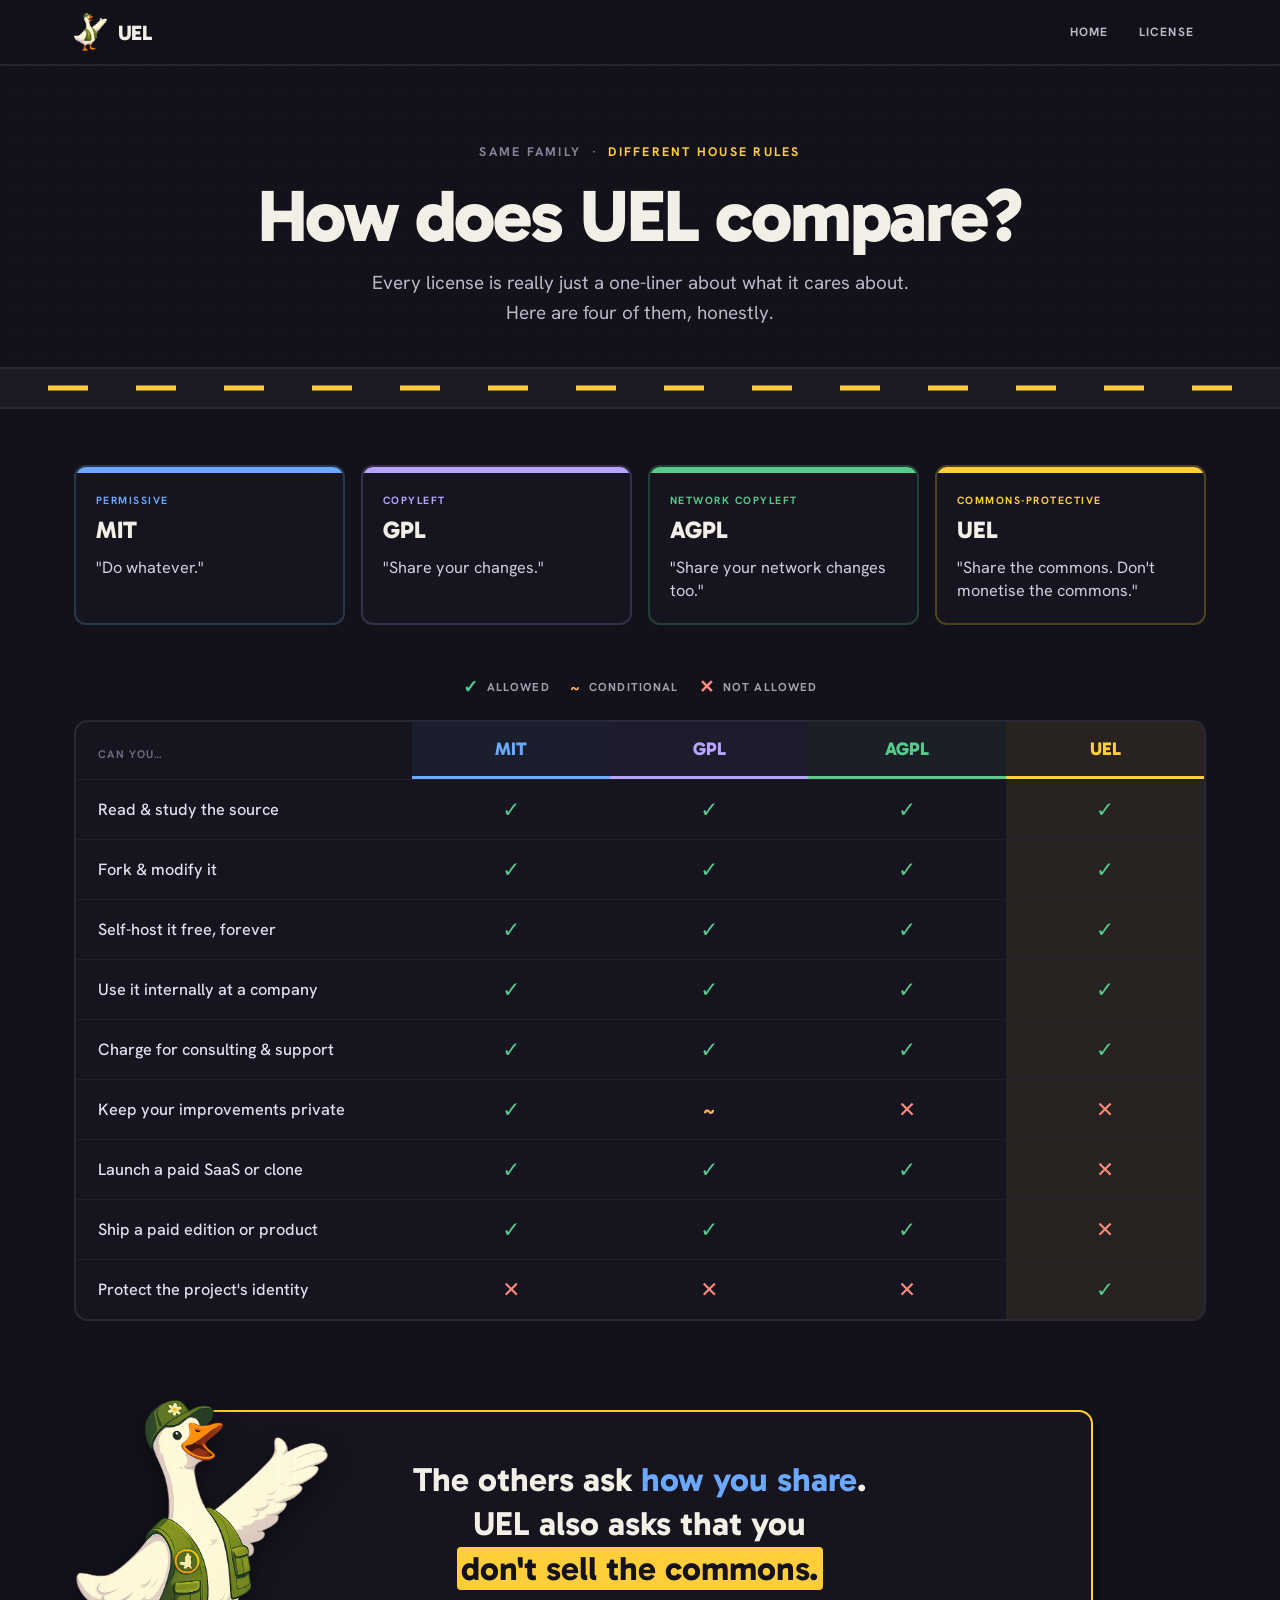
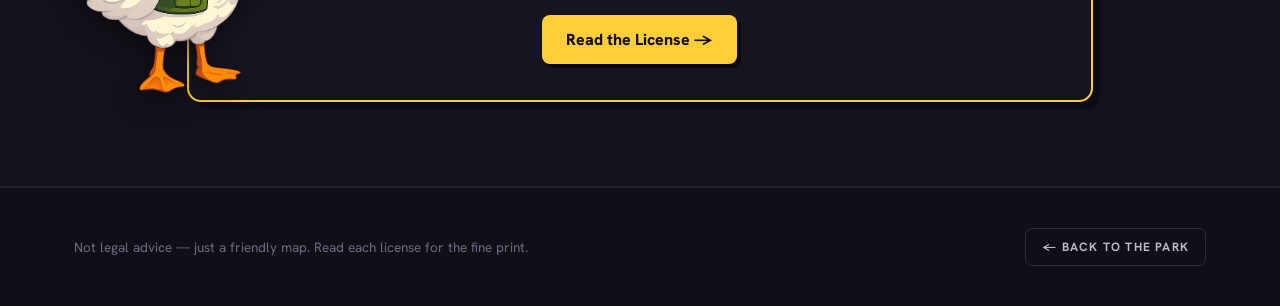
==== compare.html @ 1a4116c7 "Add the UEL website and license Static site for the Unenshittifiable License v1.0: home, full licens" ====
<!DOCTYPE html>
<html lang="en">
<head>
<meta charset="utf-8">
<meta name="viewport" content="width=device-width, initial-scale=1">
<title>How does UEL compare? — The Unenshittifiable License</title>
<meta name="description" content="Every license is really just a one-liner about what it cares about. MIT, GPL, AGPL and UEL, compared honestly.">
<meta property="og:title" content="How does UEL compare?">
<meta property="og:description" content="MIT, GPL, AGPL and UEL — the same family, different house rules.">
<meta property="og:type" content="website">
<link rel="icon" href="assets/goose_t.png">
<link rel="preconnect" href="https://fonts.googleapis.com">
<link rel="preconnect" href="https://fonts.gstatic.com" crossorigin>
<link href="https://fonts.googleapis.com/css2?family=Gabarito:wght@400;500;600;700;800;900&family=Hanken+Grotesk:wght@400;500;600;700;800&display=swap" rel="stylesheet">
<link rel="stylesheet" href="styles.css">
</head>
<body>

<div style="min-height:100vh;background:#13121b">

  <nav style="position:sticky;top:0;z-index:50;background:rgba(19,18,27,.86);backdrop-filter:blur(10px);border-bottom:2px solid #26242f">
    <div style="max-width:1180px;margin:0 auto;padding:13px 24px;display:flex;align-items:center;justify-content:space-between;gap:12px;flex-wrap:wrap">
      <a href="index.html" style="display:flex;align-items:center;gap:11px"><img src="assets/goose_t.png" alt="UEL warden goose" onclick="honk(event)" title="Honk!" style="height:38px;width:auto;cursor:pointer"><span style="font-family:'Gabarito',sans-serif;font-weight:800;font-size:21px;letter-spacing:-.01em">UEL</span></a>
      <div class="lab" style="display:flex;align-items:center;gap:6px;font-size:12px;letter-spacing:.1em">
        <a href="index.html" class="navlink" style="padding:9px 12px;color:#bdb8c9;border-radius:6px">Home</a>
        <a href="license.html" class="navlink" style="padding:9px 12px;color:#bdb8c9;border-radius:6px">License</a>
      </div>
    </div>
  </nav>

  <header style="position:relative;background-image:radial-gradient(rgba(255,255,255,.045) 1.2px,transparent 1.2px);background-size:24px 24px;background-position:center;text-align:center">
    <div style="max-width:920px;margin:0 auto;padding:clamp(42px,6vw,78px) 24px clamp(28px,3vw,40px)">
      <div class="lab" style="opacity:0;animation:fadeUp .6s both;font-size:12.5px;letter-spacing:.18em;color:#8a849a">Same family &nbsp;·&nbsp; <span style="color:#ffce3a">different house rules</span></div>
      <h1 style="opacity:0;animation:fadeUp .6s .08s both;font-family:'Gabarito',sans-serif;font-weight:800;font-size:clamp(2.5rem,6vw,4.6rem);line-height:.98;letter-spacing:-.025em;margin:20px 0 0">How does UEL compare?</h1>
      <p style="opacity:0;animation:fadeUp .6s .16s both;font-size:1.18rem;color:#bdb7c9;margin:16px auto 0;max-width:52ch;line-height:1.6">Every license is really just a one-liner about what it cares about. Here are four of them, honestly.</p>
    </div>
    <div aria-hidden="true" style="height:42px;background:#1c1b26;border-top:2px solid #2b2935;border-bottom:2px solid #2b2935;position:relative;overflow:hidden"><div class="anim-road" style="position:absolute;top:50%;left:-128px;right:-128px;height:5px;transform:translateY(-50%);background:repeating-linear-gradient(90deg,#ffce3a 0 40px,transparent 40px 88px)"></div></div>
  </header>

  <section style="max-width:1180px;margin:0 auto;padding:clamp(34px,5vw,56px) 24px clamp(16px,2vw,24px)">
    <div style="display:grid;grid-template-columns:repeat(auto-fit,minmax(min(100%,180px),1fr));gap:16px">
      <div style="border:2px solid #27384d;border-radius:12px;overflow:hidden;background:#16151f;min-width:0">
        <div style="height:6px;background:#6ba8ff"></div>
        <div style="padding:20px">
          <div class="lab" style="font-size:10.5px;letter-spacing:.14em;color:#6ba8ff">Permissive</div>
          <div style="font-family:'Gabarito',sans-serif;font-weight:800;font-size:1.5rem;margin:8px 0 12px">MIT</div>
          <p style="font-size:1.02rem;line-height:1.45;color:#d3cee0;margin:0">"Do whatever."</p>
        </div>
      </div>
      <div style="border:2px solid #352f4d;border-radius:12px;overflow:hidden;background:#16151f;min-width:0">
        <div style="height:6px;background:#b6a4ff"></div>
        <div style="padding:20px">
          <div class="lab" style="font-size:10.5px;letter-spacing:.14em;color:#b6a4ff">Copyleft</div>
          <div style="font-family:'Gabarito',sans-serif;font-weight:800;font-size:1.5rem;margin:8px 0 12px">GPL</div>
          <p style="font-size:1.02rem;line-height:1.45;color:#d3cee0;margin:0">"Share your changes."</p>
        </div>
      </div>
      <div style="border:2px solid #234034;border-radius:12px;overflow:hidden;background:#16151f;min-width:0">
        <div style="height:6px;background:#57c98a"></div>
        <div style="padding:20px">
          <div class="lab" style="font-size:10.5px;letter-spacing:.14em;color:#57c98a">Network copyleft</div>
          <div style="font-family:'Gabarito',sans-serif;font-weight:800;font-size:1.5rem;margin:8px 0 12px">AGPL</div>
          <p style="font-size:1.02rem;line-height:1.45;color:#d3cee0;margin:0">"Share your network changes too."</p>
        </div>
      </div>
      <div style="border:2px solid #4d4322;border-radius:12px;overflow:hidden;background:#16151f;min-width:0">
        <div style="height:6px;background:#ffce3a"></div>
        <div style="padding:20px">
          <div class="lab" style="font-size:10.5px;letter-spacing:.14em;color:#ffce3a">Commons-protective</div>
          <div style="font-family:'Gabarito',sans-serif;font-weight:800;font-size:1.5rem;margin:8px 0 12px">UEL</div>
          <p style="font-size:1.02rem;line-height:1.45;color:#d3cee0;margin:0">"Share the commons. Don't monetise the commons."</p>
        </div>
      </div>
    </div>
  </section>

  <section style="max-width:1180px;margin:0 auto;padding:clamp(16px,2vw,28px) 24px clamp(50px,7vw,84px)">
    <div style="display:flex;flex-wrap:wrap;gap:20px;justify-content:center;margin-bottom:22px">
      <span class="lab" style="display:inline-flex;align-items:center;gap:8px;font-size:11.5px;letter-spacing:.1em;color:#a59fb2"><span style="color:#57c98a;font-size:1.1rem">✓</span>Allowed</span>
      <span class="lab" style="display:inline-flex;align-items:center;gap:8px;font-size:11.5px;letter-spacing:.1em;color:#a59fb2"><span style="color:#ffb86b;font-size:1.1rem">~</span>Conditional</span>
      <span class="lab" style="display:inline-flex;align-items:center;gap:8px;font-size:11.5px;letter-spacing:.1em;color:#a59fb2"><span style="color:#ff8b7d;font-size:1.1rem">✕</span>Not allowed</span>
    </div>

    <div style="overflow-x:auto;border:2px solid #2a2834;border-radius:14px;background:#16151f">
      <div style="min-width:700px">
        <div style="display:grid;grid-template-columns:1.7fr repeat(4,1fr)">
          <div class="lab" style="padding:18px 22px;font-size:11px;letter-spacing:.12em;color:#6f6982;display:flex;align-items:flex-end">Can you…</div>
          <div style="padding:16px 8px;text-align:center;background:rgba(107,168,255,.06);border-bottom:3px solid #6ba8ff"><div style="font-family:'Gabarito',sans-serif;font-weight:800;font-size:1.15rem;color:#6ba8ff">MIT</div></div>
          <div style="padding:16px 8px;text-align:center;background:rgba(150,130,255,.06);border-bottom:3px solid #b6a4ff"><div style="font-family:'Gabarito',sans-serif;font-weight:800;font-size:1.15rem;color:#b6a4ff">GPL</div></div>
          <div style="padding:16px 8px;text-align:center;background:rgba(87,201,138,.06);border-bottom:3px solid #57c98a"><div style="font-family:'Gabarito',sans-serif;font-weight:800;font-size:1.15rem;color:#57c98a">AGPL</div></div>
          <div style="padding:16px 8px;text-align:center;background:rgba(255,206,58,.08);border-bottom:3px solid #ffce3a"><div style="font-family:'Gabarito',sans-serif;font-weight:800;font-size:1.15rem;color:#ffce3a">UEL</div></div>
        </div>

        <div style="display:grid;grid-template-columns:1.7fr repeat(4,1fr);align-items:center;border-top:1px solid #221f2c">
          <div style="padding:15px 22px;font-size:1.02rem;color:#e3dff0;font-weight:500">Read &amp; study the source</div>
          <div style="padding:15px 8px;text-align:center;font-size:1.35rem;font-weight:800;color:#57c98a;background:transparent">✓</div>
          <div style="padding:15px 8px;text-align:center;font-size:1.35rem;font-weight:800;color:#57c98a;background:transparent">✓</div>
          <div style="padding:15px 8px;text-align:center;font-size:1.35rem;font-weight:800;color:#57c98a;background:transparent">✓</div>
          <div style="padding:15px 8px;text-align:center;font-size:1.35rem;font-weight:800;color:#57c98a;background:rgba(255,206,58,.07)">✓</div>
        </div>
        <div style="display:grid;grid-template-columns:1.7fr repeat(4,1fr);align-items:center;border-top:1px solid #221f2c">
          <div style="padding:15px 22px;font-size:1.02rem;color:#e3dff0;font-weight:500">Fork &amp; modify it</div>
          <div style="padding:15px 8px;text-align:center;font-size:1.35rem;font-weight:800;color:#57c98a;background:transparent">✓</div>
          <div style="padding:15px 8px;text-align:center;font-size:1.35rem;font-weight:800;color:#57c98a;background:transparent">✓</div>
          <div style="padding:15px 8px;text-align:center;font-size:1.35rem;font-weight:800;color:#57c98a;background:transparent">✓</div>
          <div style="padding:15px 8px;text-align:center;font-size:1.35rem;font-weight:800;color:#57c98a;background:rgba(255,206,58,.07)">✓</div>
        </div>
        <div style="display:grid;grid-template-columns:1.7fr repeat(4,1fr);align-items:center;border-top:1px solid #221f2c">
          <div style="padding:15px 22px;font-size:1.02rem;color:#e3dff0;font-weight:500">Self-host it free, forever</div>
          <div style="padding:15px 8px;text-align:center;font-size:1.35rem;font-weight:800;color:#57c98a;background:transparent">✓</div>
          <div style="padding:15px 8px;text-align:center;font-size:1.35rem;font-weight:800;color:#57c98a;background:transparent">✓</div>
          <div style="padding:15px 8px;text-align:center;font-size:1.35rem;font-weight:800;color:#57c98a;background:transparent">✓</div>
          <div style="padding:15px 8px;text-align:center;font-size:1.35rem;font-weight:800;color:#57c98a;background:rgba(255,206,58,.07)">✓</div>
        </div>
        <div style="display:grid;grid-template-columns:1.7fr repeat(4,1fr);align-items:center;border-top:1px solid #221f2c">
          <div style="padding:15px 22px;font-size:1.02rem;color:#e3dff0;font-weight:500">Use it internally at a company</div>
          <div style="padding:15px 8px;text-align:center;font-size:1.35rem;font-weight:800;color:#57c98a;background:transparent">✓</div>
          <div style="padding:15px 8px;text-align:center;font-size:1.35rem;font-weight:800;color:#57c98a;background:transparent">✓</div>
          <div style="padding:15px 8px;text-align:center;font-size:1.35rem;font-weight:800;color:#57c98a;background:transparent">✓</div>
          <div style="padding:15px 8px;text-align:center;font-size:1.35rem;font-weight:800;color:#57c98a;background:rgba(255,206,58,.07)">✓</div>
        </div>
        <div style="display:grid;grid-template-columns:1.7fr repeat(4,1fr);align-items:center;border-top:1px solid #221f2c">
          <div style="padding:15px 22px;font-size:1.02rem;color:#e3dff0;font-weight:500">Charge for consulting &amp; support</div>
          <div style="padding:15px 8px;text-align:center;font-size:1.35rem;font-weight:800;color:#57c98a;background:transparent">✓</div>
          <div style="padding:15px 8px;text-align:center;font-size:1.35rem;font-weight:800;color:#57c98a;background:transparent">✓</div>
          <div style="padding:15px 8px;text-align:center;font-size:1.35rem;font-weight:800;color:#57c98a;background:transparent">✓</div>
          <div style="padding:15px 8px;text-align:center;font-size:1.35rem;font-weight:800;color:#57c98a;background:rgba(255,206,58,.07)">✓</div>
        </div>
        <div style="display:grid;grid-template-columns:1.7fr repeat(4,1fr);align-items:center;border-top:1px solid #221f2c">
          <div style="padding:15px 22px;font-size:1.02rem;color:#e3dff0;font-weight:500">Keep your improvements private</div>
          <div style="padding:15px 8px;text-align:center;font-size:1.35rem;font-weight:800;color:#57c98a;background:transparent">✓</div>
          <div style="padding:15px 8px;text-align:center;font-size:1.35rem;font-weight:800;color:#ffb86b;background:transparent">~</div>
          <div style="padding:15px 8px;text-align:center;font-size:1.35rem;font-weight:800;color:#ff8b7d;background:transparent">✕</div>
          <div style="padding:15px 8px;text-align:center;font-size:1.35rem;font-weight:800;color:#ff8b7d;background:rgba(255,206,58,.07)">✕</div>
        </div>
        <div style="display:grid;grid-template-columns:1.7fr repeat(4,1fr);align-items:center;border-top:1px solid #221f2c">
          <div style="padding:15px 22px;font-size:1.02rem;color:#e3dff0;font-weight:500">Launch a paid SaaS or clone</div>
          <div style="padding:15px 8px;text-align:center;font-size:1.35rem;font-weight:800;color:#57c98a;background:transparent">✓</div>
          <div style="padding:15px 8px;text-align:center;font-size:1.35rem;font-weight:800;color:#57c98a;background:transparent">✓</div>
          <div style="padding:15px 8px;text-align:center;font-size:1.35rem;font-weight:800;color:#57c98a;background:transparent">✓</div>
          <div style="padding:15px 8px;text-align:center;font-size:1.35rem;font-weight:800;color:#ff8b7d;background:rgba(255,206,58,.07)">✕</div>
        </div>
        <div style="display:grid;grid-template-columns:1.7fr repeat(4,1fr);align-items:center;border-top:1px solid #221f2c">
          <div style="padding:15px 22px;font-size:1.02rem;color:#e3dff0;font-weight:500">Ship a paid edition or product</div>
          <div style="padding:15px 8px;text-align:center;font-size:1.35rem;font-weight:800;color:#57c98a;background:transparent">✓</div>
          <div style="padding:15px 8px;text-align:center;font-size:1.35rem;font-weight:800;color:#57c98a;background:transparent">✓</div>
          <div style="padding:15px 8px;text-align:center;font-size:1.35rem;font-weight:800;color:#57c98a;background:transparent">✓</div>
          <div style="padding:15px 8px;text-align:center;font-size:1.35rem;font-weight:800;color:#ff8b7d;background:rgba(255,206,58,.07)">✕</div>
        </div>
        <div style="display:grid;grid-template-columns:1.7fr repeat(4,1fr);align-items:center;border-top:1px solid #221f2c">
          <div style="padding:15px 22px;font-size:1.02rem;color:#e3dff0;font-weight:500">Protect the project's identity</div>
          <div style="padding:15px 8px;text-align:center;font-size:1.35rem;font-weight:800;color:#ff8b7d;background:transparent">✕</div>
          <div style="padding:15px 8px;text-align:center;font-size:1.35rem;font-weight:800;color:#ff8b7d;background:transparent">✕</div>
          <div style="padding:15px 8px;text-align:center;font-size:1.35rem;font-weight:800;color:#ff8b7d;background:transparent">✕</div>
          <div style="padding:15px 8px;text-align:center;font-size:1.35rem;font-weight:800;color:#57c98a;background:rgba(255,206,58,.07)">✓</div>
        </div>
      </div>
    </div>

    <div style="position:relative;margin-top:clamp(60px,7vw,92px);padding:32px;border:2px solid #ffce3a;border-radius:14px;background:#16151f;box-shadow:7px 7px 0 #0d0c15;text-align:center;width:80%;height:292px;left:10%">
      <img src="assets/goose_t.png" alt="The warden goose" style="position:absolute;top:-12px;left:-113px;height:293px;width:252px;filter:drop-shadow(0 8px 12px rgba(0,0,0,.5))">
      <p style="font-family:'Gabarito',sans-serif;font-weight:700;font-size:clamp(1.4rem,2.8vw,2.1rem);line-height:1.32;margin:14px 0 0">The others ask <span style="color:#6ba8ff">how you share</span>.<br>UEL also asks that you<br><span style="background:#ffce3a;color:#13121b;padding:1px .12em;border-radius:4px;box-decoration-break:clone;-webkit-box-decoration-break:clone">don't sell the commons.</span></p>
      <a href="license.html" class="btn-primary" style="display:inline-flex;white-space:nowrap;margin-top:24px;padding:14px 24px;background:#ffce3a;color:#13121b;font-weight:800;border-radius:8px;box-shadow:4px 4px 0 #0a0912;transition:transform .15s,box-shadow .15s">Read the License →</a>
    </div>

  </section>

  <footer style="border-top:2px solid #26242f;background:#100f17">
    <div style="max-width:1180px;margin:0 auto;padding:40px 24px;display:flex;flex-wrap:wrap;gap:20px;justify-content:space-between;align-items:center">
      <p style="font-size:13.5px;color:#6f6982;margin:0;line-height:1.8">Not legal advice — just a friendly map. Read each license for the fine print.</p>
      <a href="index.html" class="lab pill" style="font-size:12px;letter-spacing:.1em;padding:10px 16px;border:1px solid #2e2c3a;border-radius:7px;color:#bdb8c9;transition:.18s">← Back to the park</a>
    </div>
  </footer>
</div>

<script src="app.js"></script>
</body>
</html>
---- styles.css ----
/* The Unenshittifiable License — site styles */

*{box-sizing:border-box}
html{scroll-behavior:smooth}
body{margin:0;background:#13121b;color:#f2efe6;font-family:'Hanken Grotesk',system-ui,sans-serif;-webkit-font-smoothing:antialiased;overflow-x:hidden}
::selection{background:#ffce3a;color:#13121b}
a{color:inherit;text-decoration:none}
.lab{font-family:'Hanken Grotesk',sans-serif;text-transform:uppercase;letter-spacing:.14em;font-weight:700}

@keyframes fadeUp{from{opacity:0;transform:translateY(22px)}to{opacity:1;transform:none}}
@keyframes roadmove{to{background-position:-88px 0}}
@keyframes drive{0%{transform:translateX(-280px)}27%{transform:translateX(calc(100vw + 300px))}100%{transform:translateX(calc(100vw + 300px))}}
@keyframes nudge{0%,100%{transform:translateY(0) rotate(-6deg)}50%{transform:translateY(-8px) rotate(6deg)}}

/* Animated dividers */
.anim-road{animation:roadmove 6s linear infinite}
.anim-drive{animation:drive 30s linear infinite;will-change:transform}

/* Hover behaviours (were `style-hover` in the design prototype) */
.navlink{transition:.18s}
.navlink:hover{background:#221f2c;color:#fff}
.btn-primary:hover{transform:translate(-1px,-1px);box-shadow:5px 5px 0 #0a0912}
.btn-primary-sm:hover{transform:translate(-1px,-1px);box-shadow:4px 4px 0 #0a0912}
.btn-ghost:hover{border-color:#ffce3a;color:#ffce3a}
.pill:hover{border-color:#ffce3a;color:#ffce3a}
.toclink:hover{color:#ffce3a;border-left-color:#ffce3a}

/* Respect reduced-motion: stop the loops, and reveal anything that fades in */
@media (prefers-reduced-motion: reduce){
  .anim-road,.anim-drive{animation:none !important}
  [style*="fadeUp"]{opacity:1 !important;animation:none !important}
}
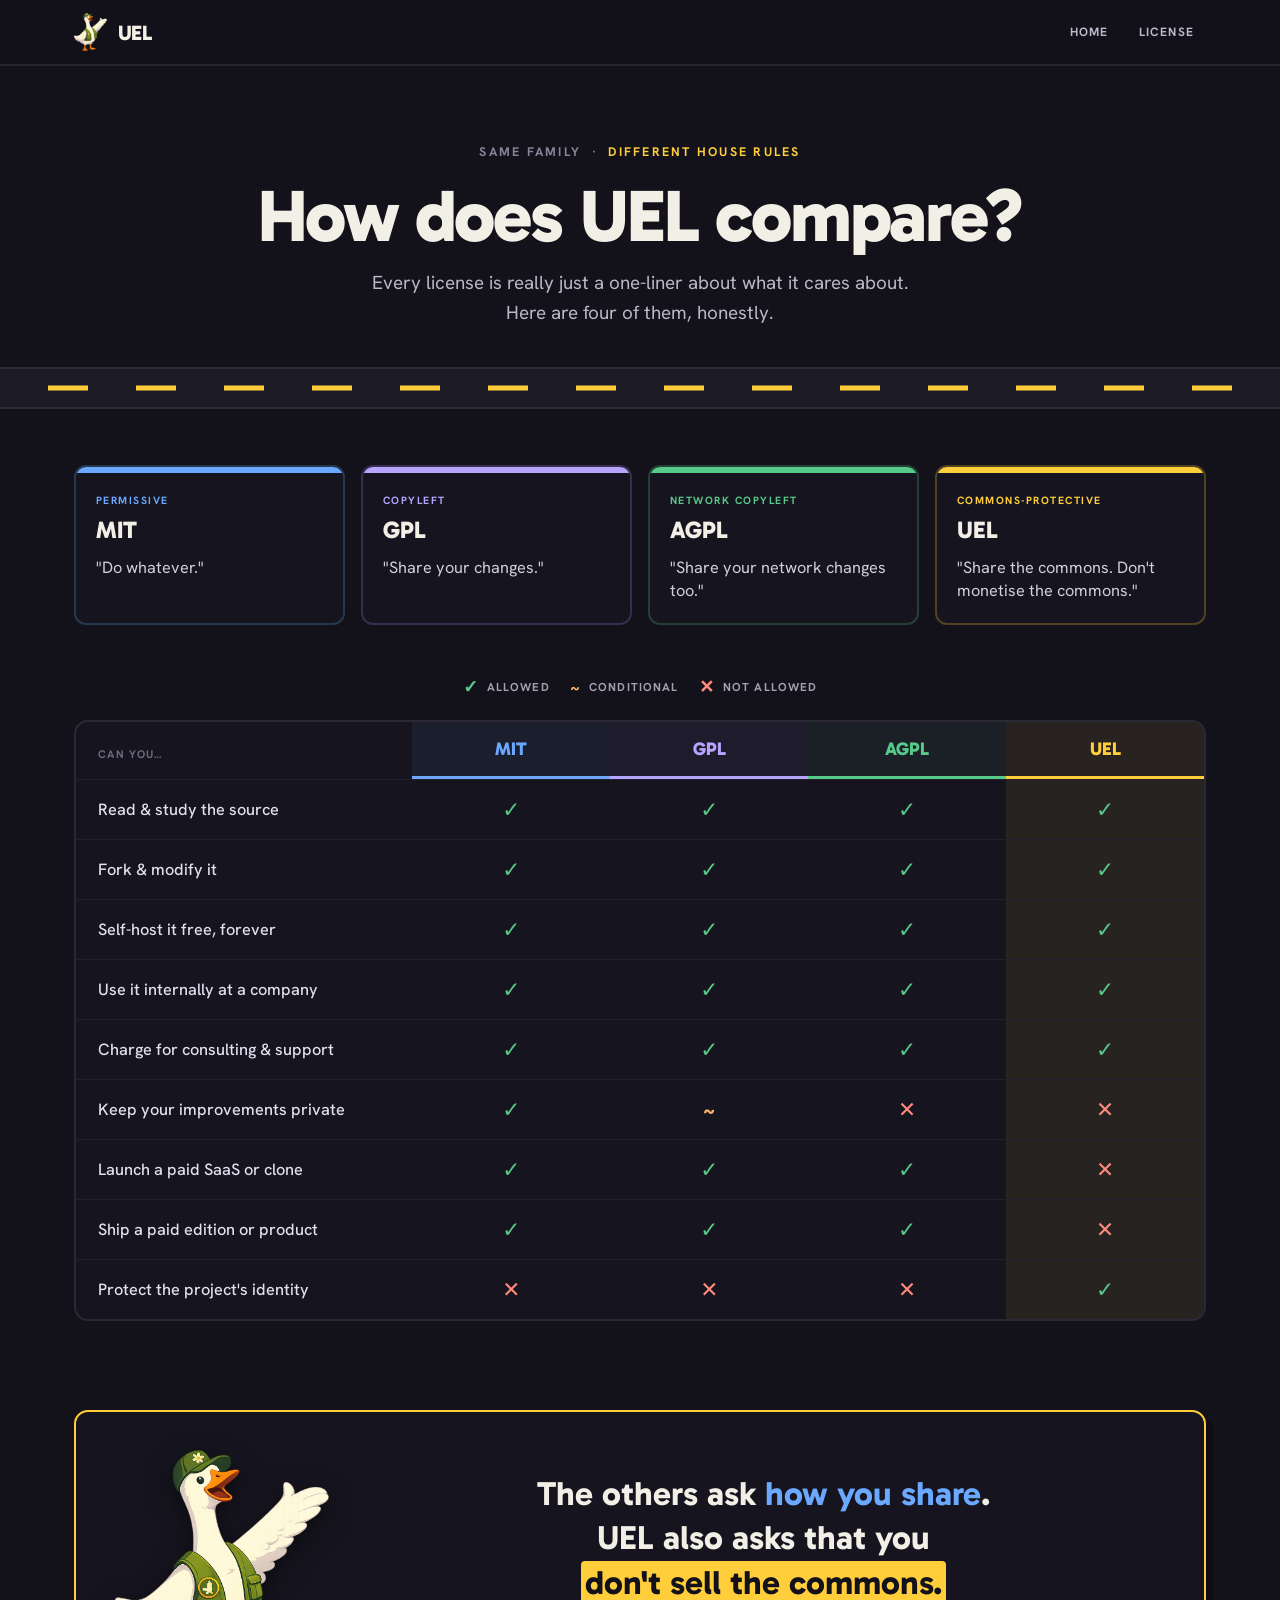
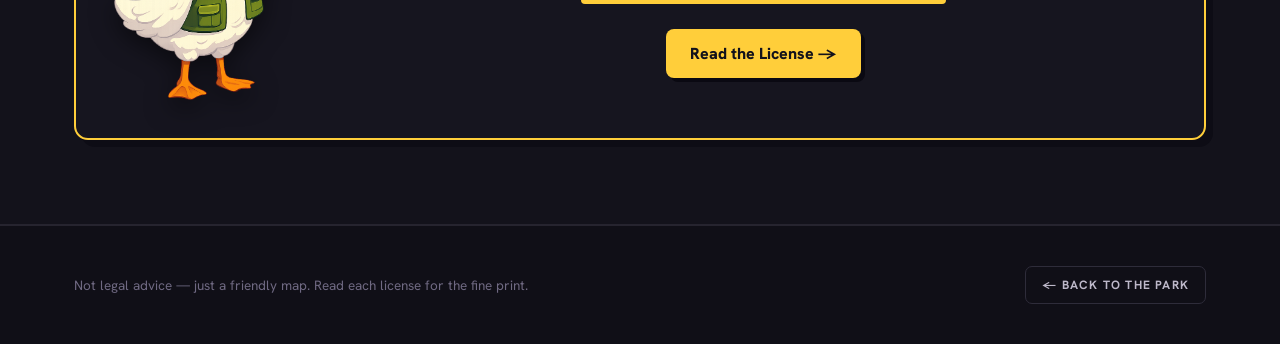
==== commit a054dd40: "Make the compare CTA box responsive Replace the fixed width/height/offset and absolutely-positioned " ====
--- a/compare.html
+++ b/compare.html
@@ -30,9 +30,9 @@
 
   <header style="position:relative;background-image:radial-gradient(rgba(255,255,255,.045) 1.2px,transparent 1.2px);background-size:24px 24px;background-position:center;text-align:center">
     <div style="max-width:920px;margin:0 auto;padding:clamp(42px,6vw,78px) 24px clamp(28px,3vw,40px)">
-      <div class="lab" style="opacity:0;animation:fadeUp .6s both;font-size:12.5px;letter-spacing:.18em;color:#8a849a">Same family &nbsp;·&nbsp; <span style="color:#ffce3a">different house rules</span></div>
-      <h1 style="opacity:0;animation:fadeUp .6s .08s both;font-family:'Gabarito',sans-serif;font-weight:800;font-size:clamp(2.5rem,6vw,4.6rem);line-height:.98;letter-spacing:-.025em;margin:20px 0 0">How does UEL compare?</h1>
-      <p style="opacity:0;animation:fadeUp .6s .16s both;font-size:1.18rem;color:#bdb7c9;margin:16px auto 0;max-width:52ch;line-height:1.6">Every license is really just a one-liner about what it cares about. Here are four of them, honestly.</p>
+      <div class="lab" style="animation:fadeUp .6s both;font-size:12.5px;letter-spacing:.18em;color:#8a849a">Same family &nbsp;·&nbsp; <span style="color:#ffce3a">different house rules</span></div>
+      <h1 style="animation:fadeUp .6s .08s both;font-family:'Gabarito',sans-serif;font-weight:800;font-size:clamp(2.5rem,6vw,4.6rem);line-height:.98;letter-spacing:-.025em;margin:20px 0 0">How does UEL compare?</h1>
+      <p style="animation:fadeUp .6s .16s both;font-size:1.18rem;color:#bdb7c9;margin:16px auto 0;max-width:52ch;line-height:1.6">Every license is really just a one-liner about what it cares about. Here are four of them, honestly.</p>
     </div>
     <div aria-hidden="true" style="height:42px;background:#1c1b26;border-top:2px solid #2b2935;border-bottom:2px solid #2b2935;position:relative;overflow:hidden"><div class="anim-road" style="position:absolute;top:50%;left:-128px;right:-128px;height:5px;transform:translateY(-50%);background:repeating-linear-gradient(90deg,#ffce3a 0 40px,transparent 40px 88px)"></div></div>
   </header>
@@ -157,10 +157,12 @@
       </div>
     </div>
 
-    <div style="position:relative;margin-top:clamp(60px,7vw,92px);padding:32px;border:2px solid #ffce3a;border-radius:14px;background:#16151f;box-shadow:7px 7px 0 #0d0c15;text-align:center;width:80%;height:292px;left:10%">
-      <img src="assets/goose_t.png" alt="The warden goose" style="position:absolute;top:-12px;left:-113px;height:293px;width:252px;filter:drop-shadow(0 8px 12px rgba(0,0,0,.5))">
-      <p style="font-family:'Gabarito',sans-serif;font-weight:700;font-size:clamp(1.4rem,2.8vw,2.1rem);line-height:1.32;margin:14px 0 0">The others ask <span style="color:#6ba8ff">how you share</span>.<br>UEL also asks that you<br><span style="background:#ffce3a;color:#13121b;padding:1px .12em;border-radius:4px;box-decoration-break:clone;-webkit-box-decoration-break:clone">don't sell the commons.</span></p>
-      <a href="license.html" class="btn-primary" style="display:inline-flex;white-space:nowrap;margin-top:24px;padding:14px 24px;background:#ffce3a;color:#13121b;font-weight:800;border-radius:8px;box-shadow:4px 4px 0 #0a0912;transition:transform .15s,box-shadow .15s">Read the License →</a>
+    <div style="margin-top:clamp(60px,7vw,92px);padding:clamp(26px,4vw,38px);border:2px solid #ffce3a;border-radius:14px;background:#16151f;box-shadow:7px 7px 0 #0d0c15;display:flex;flex-wrap:wrap;align-items:center;justify-content:center;gap:clamp(10px,3vw,32px)">
+      <img src="assets/goose_t.png" alt="The warden goose" style="flex:none;height:clamp(150px,22vw,250px);width:auto;filter:drop-shadow(0 8px 12px rgba(0,0,0,.5))">
+      <div style="flex:1 1 320px;min-width:0;text-align:center">
+        <p style="font-family:'Gabarito',sans-serif;font-weight:700;font-size:clamp(1.4rem,2.8vw,2.1rem);line-height:1.32;margin:0">The others ask <span style="color:#6ba8ff">how you share</span>.<br>UEL also asks that you<br><span style="background:#ffce3a;color:#13121b;padding:1px .12em;border-radius:4px;box-decoration-break:clone;-webkit-box-decoration-break:clone">don't sell the commons.</span></p>
+        <a href="license.html" class="btn-primary" style="display:inline-flex;white-space:nowrap;margin-top:24px;padding:14px 24px;background:#ffce3a;color:#13121b;font-weight:800;border-radius:8px;box-shadow:4px 4px 0 #0a0912;transition:transform .15s,box-shadow .15s">Read the License →</a>
+      </div>
     </div>
 
   </section>
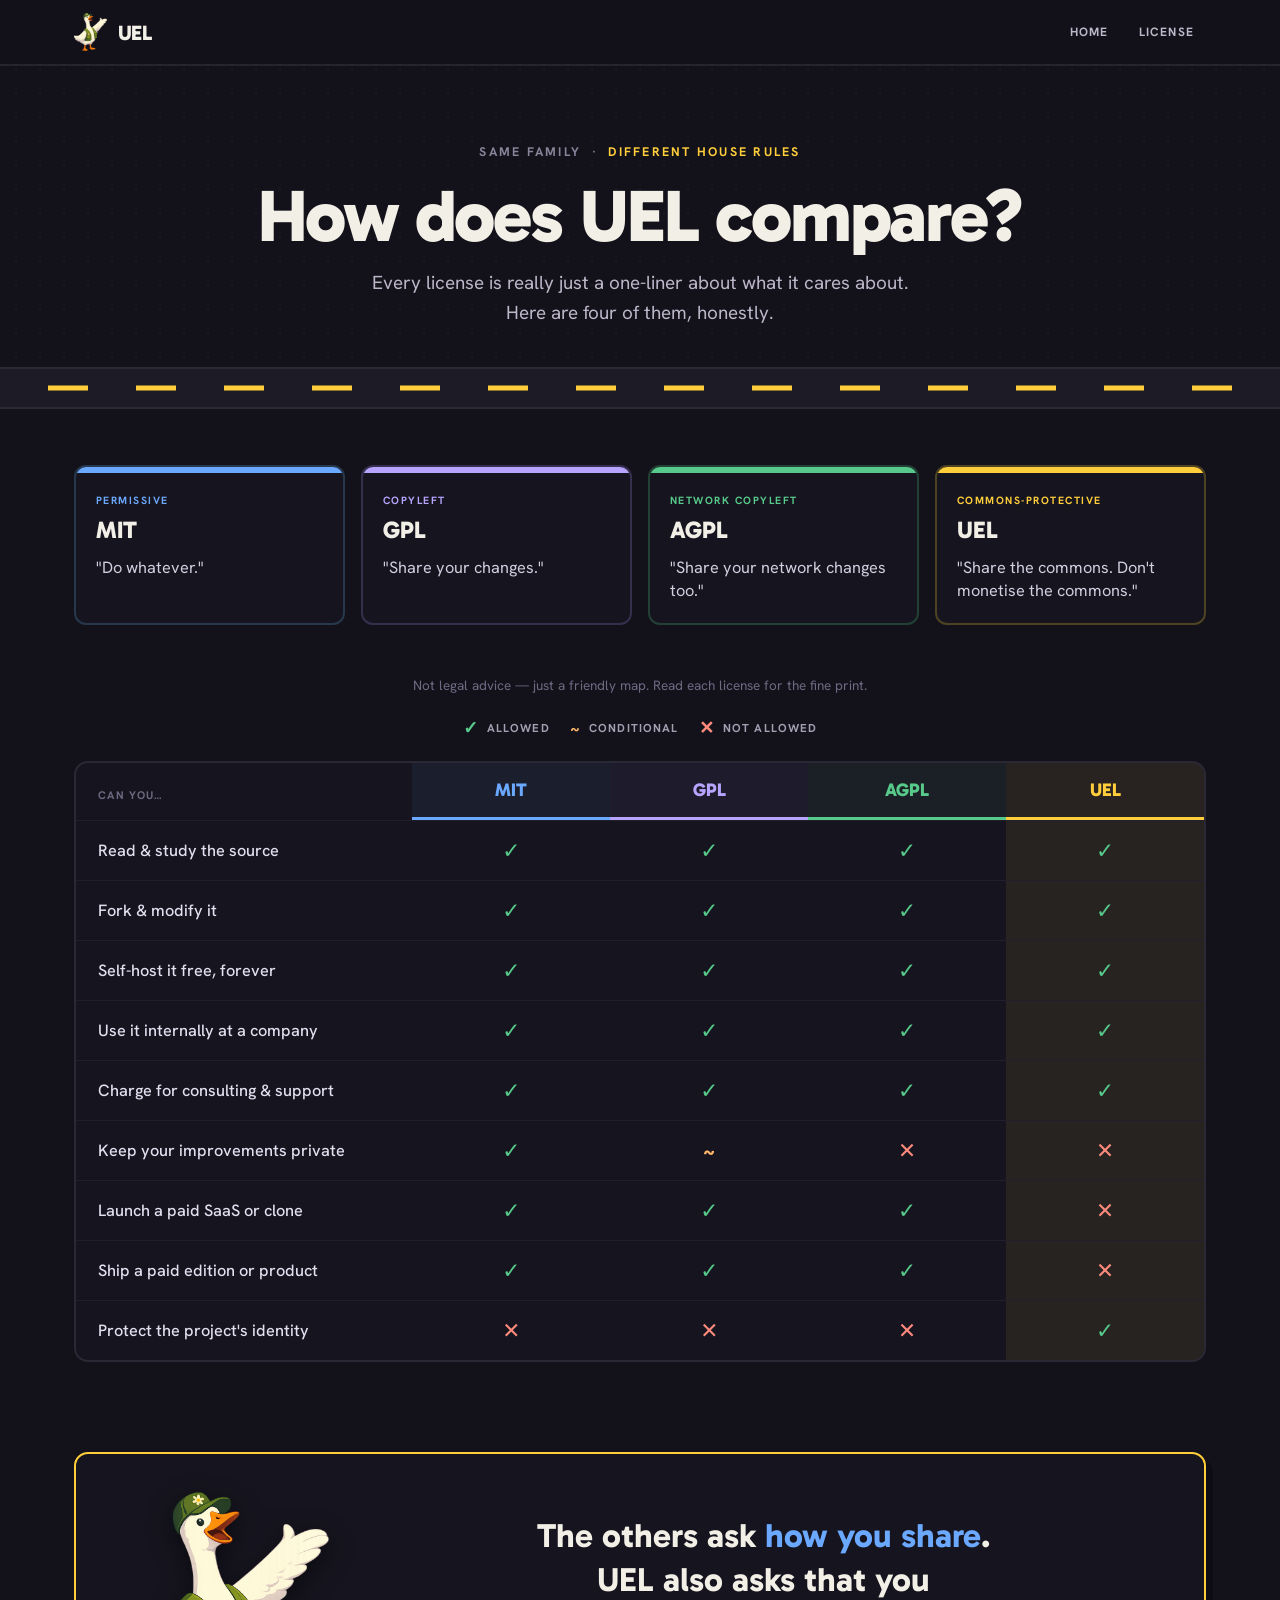
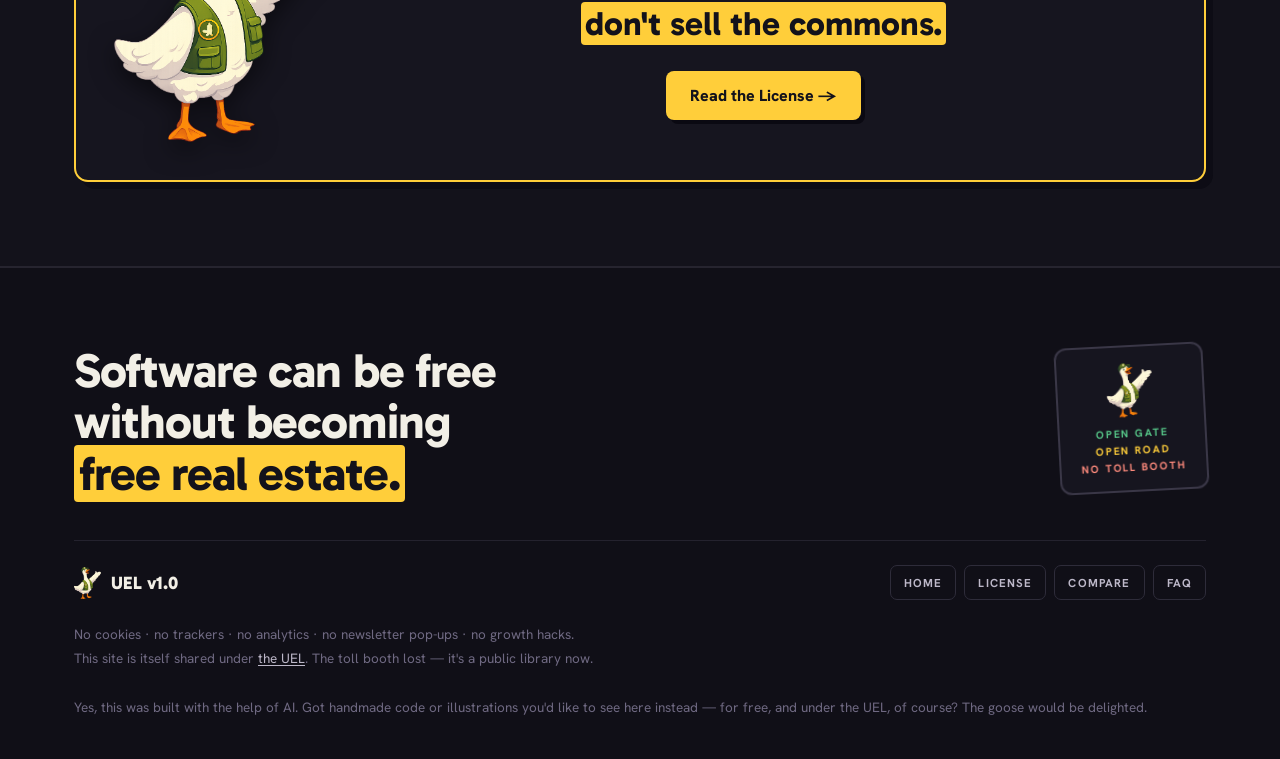
==== commit 7e5d609d: "Use one shared footer across all pages Give the license and compare pages the same full footer as th" ====
--- a/compare.html
+++ b/compare.html
@@ -75,6 +75,7 @@
   </section>
 
   <section style="max-width:1180px;margin:0 auto;padding:clamp(16px,2vw,28px) 24px clamp(50px,7vw,84px)">
+    <p style="text-align:center;font-size:13.5px;color:#6f6982;margin:0 0 20px;line-height:1.6">Not legal advice — just a friendly map. Read each license for the fine print.</p>
     <div style="display:flex;flex-wrap:wrap;gap:20px;justify-content:center;margin-bottom:22px">
       <span class="lab" style="display:inline-flex;align-items:center;gap:8px;font-size:11.5px;letter-spacing:.1em;color:#a59fb2"><span style="color:#57c98a;font-size:1.1rem">✓</span>Allowed</span>
       <span class="lab" style="display:inline-flex;align-items:center;gap:8px;font-size:11.5px;letter-spacing:.1em;color:#a59fb2"><span style="color:#ffb86b;font-size:1.1rem">~</span>Conditional</span>
@@ -168,9 +169,26 @@
   </section>
 
   <footer style="border-top:2px solid #26242f;background:#100f17">
-    <div style="max-width:1180px;margin:0 auto;padding:40px 24px;display:flex;flex-wrap:wrap;gap:20px;justify-content:space-between;align-items:center">
-      <p style="font-size:13.5px;color:#6f6982;margin:0;line-height:1.8">Not legal advice — just a friendly map. Read each license for the fine print.</p>
-      <a href="index.html" class="lab pill" style="font-size:12px;letter-spacing:.1em;padding:10px 16px;border:1px solid #2e2c3a;border-radius:7px;color:#bdb8c9;transition:.18s">← Back to the park</a>
+    <div style="max-width:1180px;margin:0 auto;padding:clamp(46px,6vw,80px) 24px clamp(28px,4vw,40px)">
+      <div style="display:flex;flex-wrap:wrap;gap:30px;justify-content:space-between;align-items:flex-start">
+        <p style="font-family:'Gabarito',sans-serif;font-weight:700;font-size:clamp(1.7rem,4.2vw,3rem);line-height:1.08;letter-spacing:-.02em;margin:0;max-width:16ch;text-wrap:balance">Software can be free without becoming <span style="background:#ffce3a;color:#13121b;padding:0 .1em;border-radius:4px;box-decoration-break:clone;-webkit-box-decoration-break:clone">free real estate.</span></p>
+        <div style="display:inline-flex;flex-direction:column;align-items:center;gap:3px;border:2px solid #3a3747;border-radius:12px;padding:16px 20px;background:#16151f;transform:rotate(-3deg)">
+          <img src="assets/goose_t.png" alt="" style="height:54px;width:auto">
+          <span class="lab" style="font-size:10.5px;letter-spacing:.18em;color:#57c98a;margin-top:6px">Open gate</span>
+          <span class="lab" style="font-size:10.5px;letter-spacing:.18em;color:#ffce3a">Open road</span>
+          <span class="lab" style="font-size:10.5px;letter-spacing:.18em;color:#ff8b7d">No toll booth</span>
+        </div>
+      </div>
+      <div style="display:flex;flex-wrap:wrap;gap:24px;justify-content:space-between;align-items:center;margin-top:40px;padding-top:24px;border-top:1px solid #24222e">
+        <div style="display:flex;align-items:center;gap:10px;font-family:'Gabarito',sans-serif;font-weight:800;font-size:18px"><img src="assets/goose_t.png" alt="" style="height:32px;width:auto">UEL v1.0</div>
+        <div class="lab" style="display:flex;gap:8px;flex-wrap:wrap;font-size:11.5px;letter-spacing:.1em">
+          <a href="index.html" class="pill" style="padding:9px 13px;border:1px solid #2e2c3a;border-radius:7px;color:#bdb8c9;transition:.18s">Home</a>
+          <a href="license.html" class="pill" style="padding:9px 13px;border:1px solid #2e2c3a;border-radius:7px;color:#bdb8c9;transition:.18s">License</a>
+          <a href="compare.html" class="pill" style="padding:9px 13px;border:1px solid #2e2c3a;border-radius:7px;color:#bdb8c9;transition:.18s">Compare</a>
+          <a href="index.html#faq" class="pill" style="padding:9px 13px;border:1px solid #2e2c3a;border-radius:7px;color:#bdb8c9;transition:.18s">FAQ</a>
+        </div>
+      </div>
+      <p style="font-size:13.5px;color:#6f6982;margin:22px 0 0;line-height:1.8">No cookies · no trackers · no analytics · no newsletter pop-ups · no growth hacks.<br>This site is itself shared under <a href="https://github.com/rock3r/uel" style="color:#bdb8c9;text-decoration:underline;text-underline-offset:2px">the UEL</a>. The toll booth lost — it's a public library now.<br><br>Yes, this was built with the help of AI. Got handmade code or illustrations you'd like to see here instead — for free, and under the UEL, of course? The goose would be delighted.</p>
     </div>
   </footer>
 </div>
--- a/styles.css
+++ b/styles.css
@@ -14,7 +14,7 @@
 
 /* Animated dividers */
 .anim-road{animation:roadmove 6s linear infinite}
-.anim-drive{animation:drive 30s linear infinite;will-change:transform}
+.anim-drive{animation:drive 30s linear 30s infinite backwards;will-change:transform}
 
 /* Hover behaviours (were `style-hover` in the design prototype) */
 .navlink{transition:.18s}
